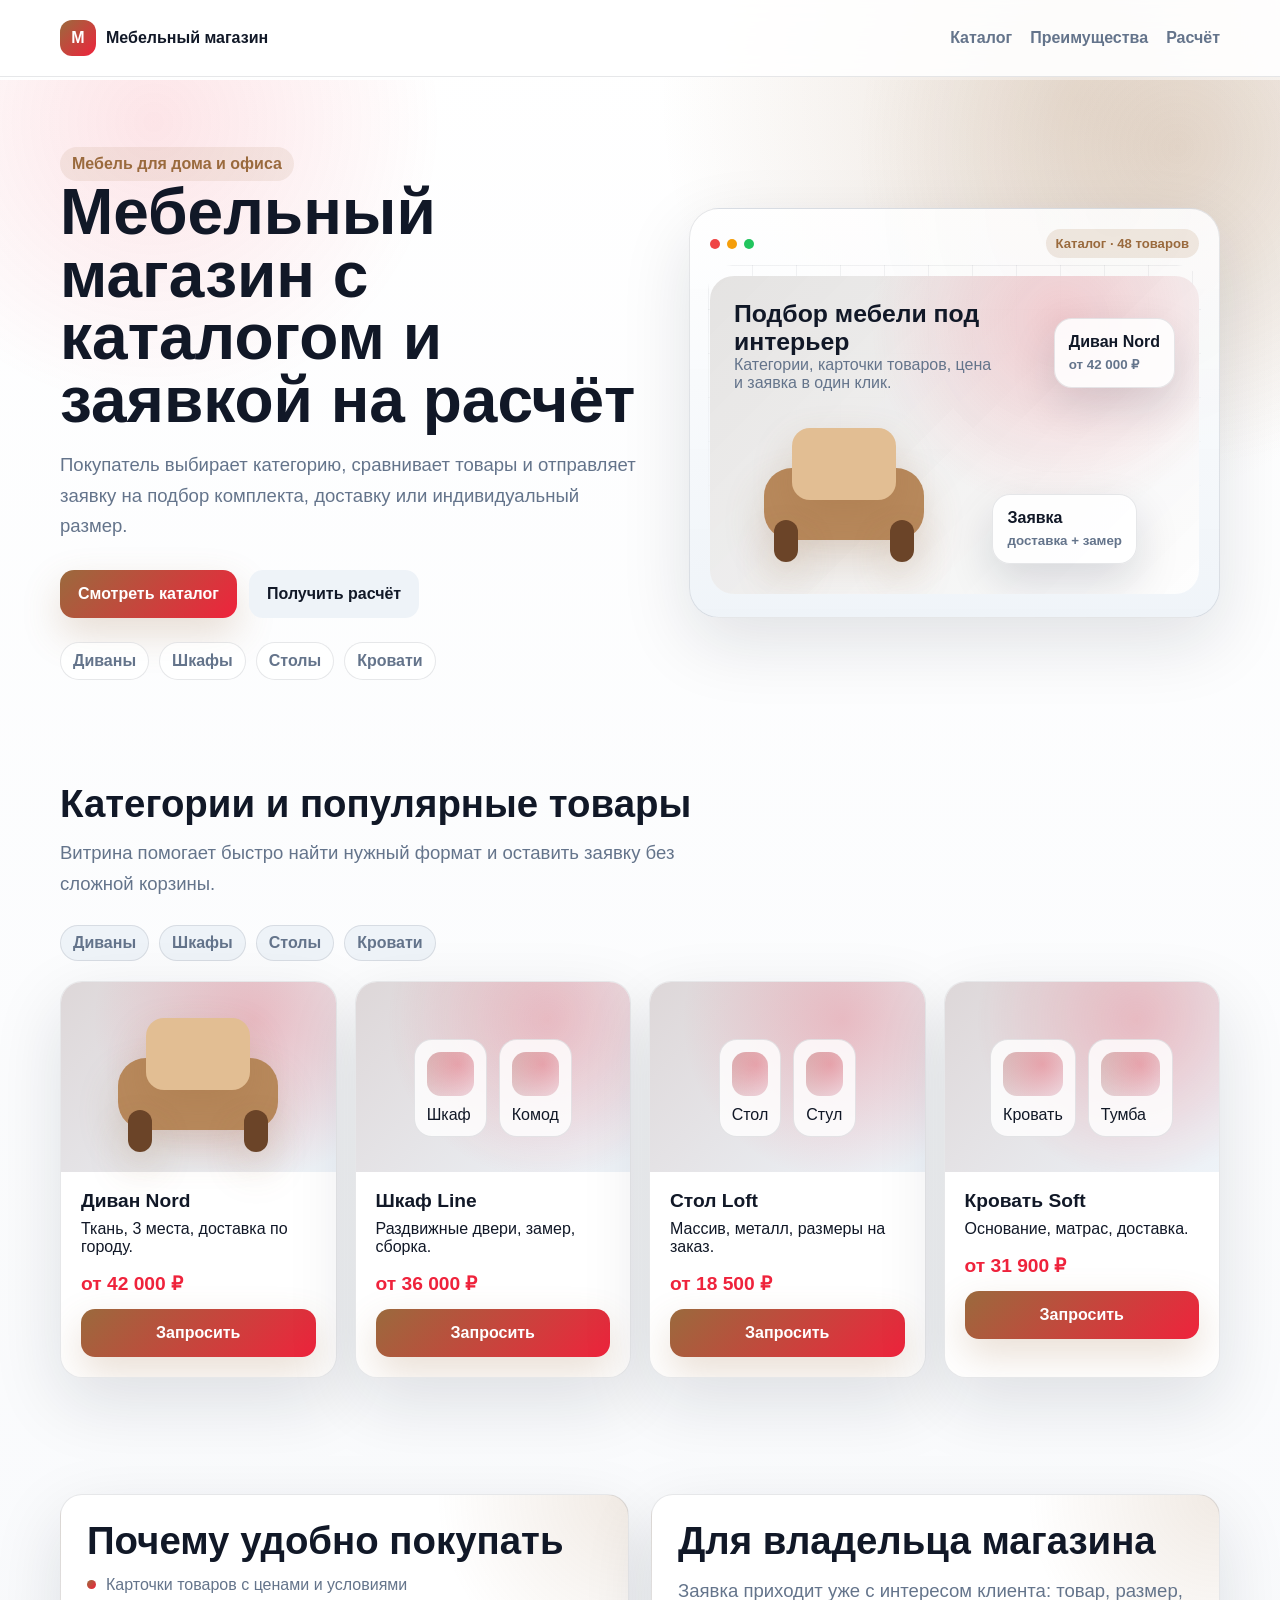
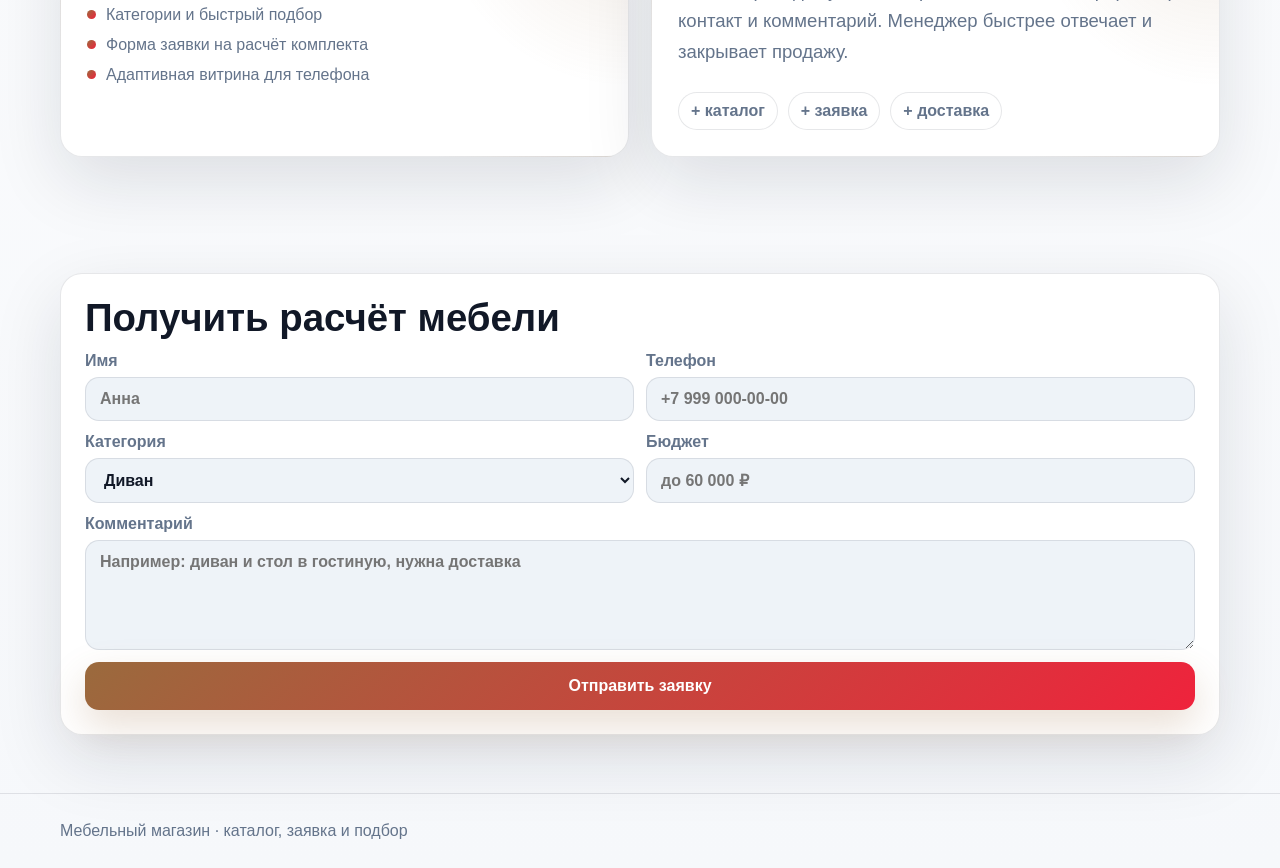
==== demos/mebel/index.html @ 8ce0858a "feat: build WEB00 Pro multi-page site UI" ====
<!doctype html>
<html lang="ru">
  <head>
    <meta charset="utf-8">
    <meta name="viewport" content="width=device-width, initial-scale=1">
    <title>Мебельный магазин — demo</title>
    <link rel="stylesheet" href="../demo.css">
    <style>:root { --accent: #9a6a3d; --accent-2: #ef233c; }</style>
  </head>
  <body class="site-frame">
    <header class="demo-header">
      <div class="demo-container demo-nav">
        <a class="brand" href="#"><span class="brand-mark">M</span>Мебельный магазин</a>
        <nav class="nav-links"><a href="#catalog">Каталог</a><a href="#benefits">Преимущества</a><a href="#request">Расчёт</a></nav>
      </div>
    </header>
    <main>
      <section class="demo-container demo-hero">
        <div class="hero-copy">
          <span class="kicker">Мебель для дома и офиса</span>
          <h1>Мебельный магазин с каталогом и заявкой на расчёт</h1>
          <p class="lead">Покупатель выбирает категорию, сравнивает товары и отправляет заявку на подбор комплекта, доставку или индивидуальный размер.</p>
          <div class="actions"><a class="btn btn-primary" href="#catalog">Смотреть каталог</a><a class="btn" href="#request">Получить расчёт</a></div>
          <div class="trust-row"><span>Диваны</span><span>Шкафы</span><span>Столы</span><span>Кровати</span></div>
        </div>
        <div class="hero-mock">
          <div class="mock-toolbar"><div class="mock-dots"><i></i><i></i><i></i></div><span class="mock-badge">Каталог · 48 товаров</span></div>
          <div class="scene">
            <h3 class="scene-title">Подбор мебели под интерьер</h3>
            <p class="scene-note">Категории, карточки товаров, цена и заявка в один клик.</p>
            <div class="floating-card" style="right:24px;top:42px"><strong>Диван Nord</strong><small>от 42 000 ₽</small></div>
            <div class="floating-card" style="right:62px;bottom:30px"><strong>Заявка</strong><small>доставка + замер</small></div>
            <div class="furniture-icon" style="position:absolute;left:44px;bottom:32px"><i></i><i></i><i></i><i></i></div>
          </div>
        </div>
      </section>
      <section class="demo-container section" id="catalog">
        <div class="section-head"><h2>Категории и популярные товары</h2><p class="lead">Витрина помогает быстро найти нужный формат и оставить заявку без сложной корзины.</p></div>
        <div class="chips"><span class="chip">Диваны</span><span class="chip">Шкафы</span><span class="chip">Столы</span><span class="chip">Кровати</span></div>
        <div class="grid grid-4" style="margin-top:20px">
          <article class="card catalog-card"><div class="card-media"><div class="furniture-icon"><i></i><i></i><i></i><i></i></div></div><h3>Диван Nord</h3><p>Ткань, 3 места, доставка по городу.</p><strong class="price">от 42 000 ₽</strong><a class="btn btn-primary" href="#request">Запросить</a></article>
          <article class="card catalog-card"><div class="card-media"><div class="product-wall"><span class="product-mini"><em></em>Шкаф</span><span class="product-mini"><em></em>Комод</span></div></div><h3>Шкаф Line</h3><p>Раздвижные двери, замер, сборка.</p><strong class="price">от 36 000 ₽</strong><a class="btn btn-primary" href="#request">Запросить</a></article>
          <article class="card catalog-card"><div class="card-media"><div class="product-wall"><span class="product-mini"><em></em>Стол</span><span class="product-mini"><em></em>Стул</span></div></div><h3>Стол Loft</h3><p>Массив, металл, размеры на заказ.</p><strong class="price">от 18 500 ₽</strong><a class="btn btn-primary" href="#request">Запросить</a></article>
          <article class="card catalog-card"><div class="card-media"><div class="product-wall"><span class="product-mini"><em></em>Кровать</span><span class="product-mini"><em></em>Тумба</span></div></div><h3>Кровать Soft</h3><p>Основание, матрас, доставка.</p><strong class="price">от 31 900 ₽</strong><a class="btn btn-primary" href="#request">Запросить</a></article>
        </div>
      </section>
      <section class="demo-container section" id="benefits">
        <div class="split-section">
          <article class="premium-panel"><h2>Почему удобно покупать</h2><ul class="feature-list"><li>Карточки товаров с ценами и условиями</li><li>Категории и быстрый подбор</li><li>Форма заявки на расчёт комплекта</li><li>Адаптивная витрина для телефона</li></ul></article>
          <article class="premium-panel"><h2>Для владельца магазина</h2><p class="lead">Заявка приходит уже с интересом клиента: товар, размер, контакт и комментарий. Менеджер быстрее отвечает и закрывает продажу.</p><div class="stats-row"><span>+ каталог</span><span>+ заявка</span><span>+ доставка</span></div></article>
        </div>
      </section>
      <section class="demo-container section" id="request">
        <form class="form-card">
          <h2>Получить расчёт мебели</h2>
          <div class="form-grid"><label>Имя<input placeholder="Анна"></label><label>Телефон<input placeholder="+7 999 000-00-00"></label><label>Категория<select><option>Диван</option><option>Шкаф</option><option>Стол</option><option>Кровать</option></select></label><label>Бюджет<input placeholder="до 60 000 ₽"></label><label class="wide">Комментарий<textarea placeholder="Например: диван и стол в гостиную, нужна доставка"></textarea></label><button class="btn btn-primary wide" type="button">Отправить заявку</button></div>
        </form>
      </section>
    </main>
    <footer class="footer"><div class="demo-container">Мебельный магазин · каталог, заявка и подбор</div></footer>
  </body>
</html>
---- demos/demo.css ----
:root {
  --bg: #f6f8fb;
  --surface: #ffffff;
  --surface-soft: #eef3f8;
  --text: #111827;
  --muted: #64748b;
  --line: rgba(15, 23, 42, 0.1);
  --accent: #2563eb;
  --accent-2: #ef233c;
  --radius: 22px;
  --shadow: 0 24px 70px rgba(15, 23, 42, 0.12);
  color-scheme: light;
}

* {
  box-sizing: border-box;
}

html {
  scroll-behavior: smooth;
}

body {
  margin: 0;
  font-family: Inter, "Segoe UI", Arial, sans-serif;
  color: var(--text);
  background:
    radial-gradient(circle at 84% 4%, color-mix(in srgb, var(--accent) 18%, transparent), transparent 26rem),
    linear-gradient(180deg, #fff, var(--bg));
}

body.dark-demo {
  --bg: #090d18;
  --surface: rgba(17, 24, 39, 0.86);
  --surface-soft: rgba(255, 255, 255, 0.06);
  --text: #f8fafc;
  --muted: #94a3b8;
  --line: rgba(255, 255, 255, 0.12);
  background:
    radial-gradient(circle at 18% 8%, color-mix(in srgb, var(--accent) 20%, transparent), transparent 22rem),
    radial-gradient(circle at 88% 4%, color-mix(in srgb, var(--accent-2) 18%, transparent), transparent 24rem),
    linear-gradient(180deg, #050812, #07111f 48%, #090d18);
  color-scheme: dark;
}

a {
  color: inherit;
  text-decoration: none;
}

button,
input,
select,
textarea {
  font: inherit;
}

.demo-header {
  position: sticky;
  top: 0;
  z-index: 20;
  border-bottom: 1px solid var(--line);
  background: color-mix(in srgb, var(--surface) 86%, transparent);
  backdrop-filter: blur(16px);
}

.demo-container {
  width: min(1160px, calc(100% - 36px));
  margin: 0 auto;
}

.demo-nav {
  min-height: 76px;
  display: flex;
  align-items: center;
  justify-content: space-between;
  gap: 18px;
}

.brand {
  display: inline-flex;
  align-items: center;
  gap: 10px;
  font-weight: 900;
  letter-spacing: 0;
}

.brand-mark {
  width: 36px;
  height: 36px;
  display: grid;
  place-items: center;
  border-radius: 12px;
  background: linear-gradient(135deg, var(--accent), var(--accent-2));
  color: #fff;
}

.nav-links {
  display: flex;
  align-items: center;
  gap: 18px;
  color: var(--muted);
  font-weight: 700;
}

.demo-hero {
  min-height: 520px;
  display: grid;
  grid-template-columns: minmax(0, 1.05fr) minmax(320px, 0.95fr);
  align-items: center;
  gap: 42px;
  padding: 70px 0 46px;
}

.kicker {
  width: fit-content;
  display: inline-flex;
  align-items: center;
  gap: 8px;
  border-radius: 999px;
  padding: 8px 12px;
  background: color-mix(in srgb, var(--accent) 10%, transparent);
  color: var(--accent);
  font-weight: 900;
}

h1,
h2,
h3,
p {
  margin-top: 0;
}

h1 {
  margin-bottom: 18px;
  font-size: clamp(2.4rem, 5vw, 5.1rem);
  line-height: 0.98;
  letter-spacing: 0;
}

h2 {
  margin-bottom: 14px;
  font-size: clamp(2rem, 3vw, 3rem);
  line-height: 1.05;
}

h3 {
  margin-bottom: 8px;
  font-size: 1.2rem;
}

.lead {
  max-width: 620px;
  color: var(--muted);
  font-size: 1.16rem;
  line-height: 1.65;
}

.actions {
  display: flex;
  flex-wrap: wrap;
  gap: 12px;
  margin-top: 28px;
}

.btn {
  min-height: 48px;
  display: inline-flex;
  align-items: center;
  justify-content: center;
  border: 0;
  border-radius: 14px;
  padding: 12px 18px;
  background: var(--surface-soft);
  color: var(--text);
  font-weight: 900;
  cursor: pointer;
}

.btn-primary {
  background: linear-gradient(135deg, var(--accent), var(--accent-2));
  color: #fff;
  box-shadow: 0 16px 38px color-mix(in srgb, var(--accent) 22%, transparent);
}

.hero-card,
.card,
.form-card,
.chat-shell {
  border: 1px solid var(--line);
  border-radius: var(--radius);
  background: var(--surface);
  box-shadow: var(--shadow);
}

.hero-card {
  overflow: hidden;
  padding: 18px;
}

.browser-bar {
  display: flex;
  gap: 7px;
  margin-bottom: 18px;
}

.browser-bar span {
  width: 10px;
  height: 10px;
  border-radius: 50%;
  background: #ef4444;
}

.browser-bar span:nth-child(2) {
  background: #f59e0b;
}

.browser-bar span:nth-child(3) {
  background: #22c55e;
}

.hero-screen {
  min-height: 330px;
  border-radius: 18px;
  padding: 24px;
  background:
    radial-gradient(circle at 80% 10%, color-mix(in srgb, var(--accent) 24%, transparent), transparent 14rem),
    linear-gradient(135deg, color-mix(in srgb, var(--accent) 12%, var(--surface-soft)), var(--surface));
}

.hero-screen h3 {
  font-size: 1.65rem;
}

.section {
  padding: 58px 0;
}

.section-head {
  max-width: 720px;
  margin-bottom: 26px;
}

.grid {
  display: grid;
  gap: 18px;
}

.grid-2 {
  grid-template-columns: repeat(2, minmax(0, 1fr));
}

.grid-3 {
  grid-template-columns: repeat(3, minmax(0, 1fr));
}

.grid-4 {
  grid-template-columns: repeat(4, minmax(0, 1fr));
}

.card {
  overflow: hidden;
  padding: 20px;
}

.card-media {
  min-height: 156px;
  display: grid;
  place-items: center;
  margin: -20px -20px 18px;
  background:
    radial-gradient(circle at 70% 20%, color-mix(in srgb, var(--accent-2) 22%, transparent), transparent 10rem),
    linear-gradient(135deg, color-mix(in srgb, var(--accent) 20%, #eef2ff), var(--surface-soft));
}

body.dark-demo .card-media {
  background:
    radial-gradient(circle at 70% 20%, color-mix(in srgb, var(--accent-2) 22%, transparent), transparent 10rem),
    linear-gradient(135deg, rgba(59, 130, 246, 0.15), rgba(255, 255, 255, 0.04));
}

.price {
  display: block;
  margin-top: 10px;
  color: var(--accent-2);
  font-size: 1.2rem;
  font-weight: 900;
}

.chips {
  display: flex;
  flex-wrap: wrap;
  gap: 10px;
  margin: 18px 0 0;
}

.chip {
  border: 1px solid var(--line);
  border-radius: 999px;
  padding: 8px 12px;
  background: var(--surface-soft);
  color: var(--muted);
  font-weight: 800;
}

.feature-list {
  display: grid;
  gap: 12px;
  margin: 0;
  padding: 0;
  list-style: none;
}

.feature-list li {
  display: flex;
  align-items: center;
  gap: 10px;
  color: var(--muted);
}

.feature-list li::before {
  content: "";
  width: 9px;
  height: 9px;
  flex: 0 0 auto;
  border-radius: 50%;
  background: linear-gradient(135deg, var(--accent), var(--accent-2));
}

.form-card {
  padding: 24px;
}

.form-grid {
  display: grid;
  grid-template-columns: 1fr 1fr;
  gap: 12px;
}

label {
  display: grid;
  gap: 7px;
  color: var(--muted);
  font-weight: 800;
}

input,
select,
textarea {
  width: 100%;
  border: 1px solid var(--line);
  border-radius: 14px;
  padding: 12px 14px;
  background: var(--surface-soft);
  color: var(--text);
}

textarea {
  min-height: 110px;
  resize: vertical;
}

.wide {
  grid-column: 1 / -1;
}

.steps {
  counter-reset: step;
}

.steps .card {
  position: relative;
}

.steps .card::before {
  counter-increment: step;
  content: counter(step, decimal-leading-zero);
  display: inline-grid;
  place-items: center;
  width: 42px;
  height: 42px;
  margin-bottom: 20px;
  border-radius: 14px;
  background: linear-gradient(135deg, var(--accent), var(--accent-2));
  color: #fff;
  font-weight: 900;
}

.mini-cart,
.order-widget,
.quote-widget {
  display: grid;
  gap: 12px;
}

.order-row,
.cart-row {
  display: flex;
  justify-content: space-between;
  gap: 12px;
  border-bottom: 1px solid var(--line);
  padding-bottom: 12px;
  color: var(--muted);
}

.chat-shell {
  max-width: 420px;
  margin-left: auto;
  padding: 18px;
  background: #0b1020;
  color: #f8fafc;
}

.chat-head {
  display: flex;
  align-items: center;
  gap: 12px;
  border-bottom: 1px solid rgba(255, 255, 255, 0.1);
  padding-bottom: 14px;
  margin-bottom: 14px;
}

.avatar {
  width: 42px;
  height: 42px;
  display: grid;
  place-items: center;
  border-radius: 50%;
  background: linear-gradient(135deg, #3b82f6, #8b5cf6);
  color: #fff;
  font-weight: 900;
}

.message {
  width: fit-content;
  max-width: 84%;
  margin: 10px 0;
  border-radius: 18px;
  padding: 12px 14px;
  background: rgba(255, 255, 255, 0.08);
  color: #dbeafe;
}

.message.client {
  margin-left: auto;
  background: #2563eb;
  color: #fff;
}

.bot-buttons {
  display: flex;
  flex-wrap: wrap;
  gap: 8px;
  margin-top: 14px;
}

.bot-buttons span {
  border-radius: 999px;
  padding: 8px 11px;
  background: rgba(59, 130, 246, 0.14);
  color: #bfdbfe;
  font-size: 0.88rem;
  font-weight: 800;
}

.footer {
  border-top: 1px solid var(--line);
  padding: 28px 0;
  color: var(--muted);
}

@media (max-width: 900px) {
  .demo-hero,
  .grid-2,
  .grid-3,
  .grid-4,
  .form-grid {
    grid-template-columns: 1fr;
  }

  .nav-links {
    display: none;
  }

  .demo-hero {
    min-height: 0;
    padding-top: 42px;
  }
}

.site-frame {
  overflow-x: hidden;
}

.demo-header + main {
  position: relative;
}

.demo-header + main::before {
  content: "";
  position: fixed;
  inset: 80px 0 auto;
  z-index: -1;
  height: 420px;
  background:
    radial-gradient(circle at 12% 10%, color-mix(in srgb, var(--accent-2) 12%, transparent), transparent 18rem),
    radial-gradient(circle at 92% 16%, color-mix(in srgb, var(--accent) 18%, transparent), transparent 20rem);
  pointer-events: none;
}

.hero-copy {
  position: relative;
}

.hero-copy .lead {
  max-width: 660px;
}

.trust-row,
.stats-row {
  display: flex;
  flex-wrap: wrap;
  gap: 10px;
  margin-top: 24px;
}

.trust-row span,
.stats-row span {
  border: 1px solid var(--line);
  border-radius: 999px;
  padding: 9px 12px;
  background: color-mix(in srgb, var(--surface) 72%, transparent);
  color: var(--muted);
  font-weight: 850;
}

.hero-mock {
  position: relative;
  min-height: 410px;
  border: 1px solid var(--line);
  border-radius: 30px;
  padding: 20px;
  background:
    linear-gradient(180deg, color-mix(in srgb, var(--surface) 90%, transparent), color-mix(in srgb, var(--surface-soft) 92%, transparent)),
    radial-gradient(circle at 80% 0, color-mix(in srgb, var(--accent) 20%, transparent), transparent 16rem);
  box-shadow: var(--shadow);
  overflow: hidden;
}

.hero-mock::before {
  content: "";
  position: absolute;
  inset: 56px 18px 18px;
  border-radius: 24px;
  background:
    linear-gradient(color-mix(in srgb, var(--line) 52%, transparent) 1px, transparent 1px),
    linear-gradient(90deg, color-mix(in srgb, var(--line) 52%, transparent) 1px, transparent 1px);
  background-size: 44px 44px;
  mask-image: linear-gradient(180deg, black, transparent 82%);
}

.mock-toolbar {
  position: relative;
  z-index: 2;
  display: flex;
  justify-content: space-between;
  align-items: center;
  gap: 14px;
  margin-bottom: 18px;
}

.mock-dots {
  display: flex;
  gap: 7px;
}

.mock-dots i {
  width: 10px;
  height: 10px;
  border-radius: 50%;
  background: #ef4444;
}

.mock-dots i:nth-child(2) {
  background: #f59e0b;
}

.mock-dots i:nth-child(3) {
  background: #22c55e;
}

.mock-badge {
  border-radius: 999px;
  padding: 7px 10px;
  background: color-mix(in srgb, var(--accent) 14%, transparent);
  color: var(--accent);
  font-size: 0.82rem;
  font-weight: 900;
}

.scene {
  position: relative;
  z-index: 2;
  min-height: 318px;
  border-radius: 24px;
  padding: 24px;
  background:
    radial-gradient(circle at 72% 14%, color-mix(in srgb, var(--accent-2) 18%, transparent), transparent 12rem),
    linear-gradient(135deg, color-mix(in srgb, var(--accent) 12%, var(--surface-soft)), color-mix(in srgb, var(--surface) 92%, transparent));
  overflow: hidden;
}

.scene-title {
  max-width: 280px;
  margin: 0;
  font-size: 1.55rem;
}

.scene-note {
  max-width: 260px;
  color: var(--muted);
}

.floating-card {
  position: absolute;
  border: 1px solid var(--line);
  border-radius: 18px;
  padding: 14px;
  background: color-mix(in srgb, var(--surface) 88%, transparent);
  box-shadow: 0 18px 45px rgba(15, 23, 42, 0.14);
}

.floating-card strong {
  display: block;
  margin-bottom: 4px;
}

.floating-card small {
  color: var(--muted);
  font-weight: 800;
}

.product-wall {
  display: grid;
  grid-template-columns: repeat(2, minmax(0, 1fr));
  gap: 12px;
  margin-top: 22px;
}

.product-mini {
  min-height: 96px;
  border: 1px solid var(--line);
  border-radius: 18px;
  padding: 12px;
  background: color-mix(in srgb, var(--surface) 82%, transparent);
}

.product-mini em {
  display: block;
  height: 44px;
  border-radius: 14px;
  margin-bottom: 10px;
  background:
    radial-gradient(circle at 66% 28%, color-mix(in srgb, var(--accent-2) 32%, transparent), transparent 3.8rem),
    linear-gradient(135deg, color-mix(in srgb, var(--accent) 28%, #eef2ff), var(--surface-soft));
}

.catalog-card {
  min-height: 100%;
}

.catalog-card .card-media {
  min-height: 190px;
}

.catalog-card .btn {
  width: 100%;
  margin-top: 14px;
}

.swatches,
.sizes {
  display: flex;
  flex-wrap: wrap;
  gap: 8px;
  margin-top: 12px;
}

.swatches i {
  width: 20px;
  height: 20px;
  border: 2px solid #fff;
  border-radius: 50%;
  box-shadow: 0 0 0 1px var(--line);
}

.sizes span {
  min-width: 34px;
  border: 1px solid var(--line);
  border-radius: 10px;
  padding: 5px 8px;
  text-align: center;
  color: var(--muted);
  font-size: 0.8rem;
  font-weight: 900;
}

.price-grid {
  display: grid;
  grid-template-columns: repeat(3, minmax(0, 1fr));
  gap: 16px;
}

.price-card {
  border: 1px solid var(--line);
  border-radius: var(--radius);
  padding: 22px;
  background: var(--surface);
  box-shadow: var(--shadow);
}

.price-card strong {
  display: block;
  color: var(--accent-2);
  font-size: 1.45rem;
}

.split-section {
  display: grid;
  grid-template-columns: 1fr 1fr;
  gap: 22px;
  align-items: stretch;
}

.premium-panel {
  border: 1px solid var(--line);
  border-radius: var(--radius);
  padding: 26px;
  background:
    radial-gradient(circle at 100% 0, color-mix(in srgb, var(--accent) 14%, transparent), transparent 12rem),
    var(--surface);
  box-shadow: var(--shadow);
}

.timeline {
  display: grid;
  gap: 12px;
}

.timeline-step {
  display: grid;
  grid-template-columns: 42px 1fr;
  gap: 14px;
  align-items: start;
}

.timeline-step span {
  height: 42px;
  display: grid;
  place-items: center;
  border-radius: 14px;
  background: linear-gradient(135deg, var(--accent), var(--accent-2));
  color: #fff;
  font-weight: 900;
}

.gallery-grid {
  display: grid;
  grid-template-columns: 1.2fr 0.8fr;
  gap: 14px;
}

.gallery-tile {
  min-height: 170px;
  border: 1px solid var(--line);
  border-radius: 22px;
  padding: 18px;
  background:
    radial-gradient(circle at 76% 18%, color-mix(in srgb, var(--accent-2) 20%, transparent), transparent 8rem),
    linear-gradient(135deg, color-mix(in srgb, var(--accent) 16%, var(--surface-soft)), var(--surface));
  color: var(--text);
  font-weight: 900;
}

.gallery-tile.large {
  min-height: 354px;
}

.map-zone {
  min-height: 320px;
  position: relative;
  border-radius: 24px;
  background:
    linear-gradient(120deg, transparent 0 22%, color-mix(in srgb, var(--accent) 14%, transparent) 22% 28%, transparent 28% 52%, color-mix(in srgb, var(--accent-2) 12%, transparent) 52% 58%, transparent 58%),
    color-mix(in srgb, var(--surface-soft) 92%, transparent);
  overflow: hidden;
}

.map-zone::before,
.map-zone::after {
  content: "";
  position: absolute;
  border-radius: 50%;
  background: linear-gradient(135deg, var(--accent), var(--accent-2));
  box-shadow: 0 0 0 10px color-mix(in srgb, var(--accent) 12%, transparent);
}

.map-zone::before {
  width: 22px;
  height: 22px;
  left: 34%;
  top: 34%;
}

.map-zone::after {
  width: 16px;
  height: 16px;
  right: 26%;
  bottom: 28%;
}

.flow {
  display: grid;
  grid-template-columns: repeat(4, minmax(0, 1fr));
  gap: 14px;
}

.flow-card {
  position: relative;
  min-height: 150px;
  border: 1px solid var(--line);
  border-radius: var(--radius);
  padding: 18px;
  background: var(--surface);
  box-shadow: var(--shadow);
}

.flow-card:not(:last-child)::after {
  content: "";
  position: absolute;
  top: 50%;
  right: -18px;
  width: 22px;
  height: 2px;
  background: linear-gradient(90deg, var(--accent), var(--accent-2));
}

.bot-board {
  display: grid;
  grid-template-columns: 0.95fr 1.05fr;
  gap: 22px;
  align-items: start;
}

.owner-card {
  border: 1px solid rgba(255, 255, 255, 0.12);
  border-radius: 24px;
  padding: 20px;
  background:
    radial-gradient(circle at 100% 0, rgba(139, 92, 246, 0.22), transparent 12rem),
    rgba(255, 255, 255, 0.06);
  color: #f8fafc;
}

.wood-stack,
.tool-kit,
.roof-icon,
.clean-icon,
.massage-icon,
.fashion-icon,
.furniture-icon {
  width: 180px;
  height: 150px;
  position: relative;
}

.wood-stack i,
.tool-kit i,
.roof-icon i,
.clean-icon i,
.massage-icon i,
.fashion-icon i,
.furniture-icon i {
  position: absolute;
  display: block;
  border-radius: 18px;
  background: linear-gradient(135deg, var(--accent), var(--accent-2));
  box-shadow: 0 18px 40px color-mix(in srgb, var(--accent) 22%, transparent);
}

.furniture-icon i:nth-child(1) { inset: 56px 10px 22px; border-radius: 28px; background: #b8895c; }
.furniture-icon i:nth-child(2) { left: 38px; right: 38px; top: 16px; height: 72px; background: #e2be93; }
.furniture-icon i:nth-child(3) { left: 20px; bottom: 0; width: 24px; height: 42px; background: #6b4428; }
.furniture-icon i:nth-child(4) { right: 20px; bottom: 0; width: 24px; height: 42px; background: #6b4428; }

.fashion-icon i:nth-child(1) { left: 52px; top: 6px; width: 76px; height: 132px; clip-path: polygon(34% 0,66% 0,88% 42%,70% 44%,82% 100%,18% 100%,30% 44%,12% 42%); }
.fashion-icon i:nth-child(2) { left: 18px; bottom: 18px; width: 36px; height: 36px; border-radius: 50%; background: #111827; }
.fashion-icon i:nth-child(3) { right: 18px; bottom: 18px; width: 36px; height: 36px; border-radius: 50%; background: #f8fafc; }

.clean-icon i:nth-child(1) { left: 36px; top: 18px; width: 78px; height: 78px; border-radius: 50%; background: #99f6e4; }
.clean-icon i:nth-child(2) { left: 80px; top: 72px; width: 72px; height: 20px; transform: rotate(36deg); }
.clean-icon i:nth-child(3) { left: 50px; bottom: 22px; width: 118px; height: 28px; background: #0f766e; }

.roof-icon i:nth-child(1) { left: 8px; right: 8px; top: 40px; height: 54px; clip-path: polygon(50% 0,100% 100%,0 100%); }
.roof-icon i:nth-child(2) { left: 38px; right: 38px; top: 92px; height: 56px; background: #111827; }
.roof-icon i:nth-child(3) { left: 70px; top: 108px; width: 38px; height: 40px; background: #3b82f6; }

.massage-icon i:nth-child(1) { left: 34px; top: 40px; width: 120px; height: 60px; border-radius: 50px; background: #fed7e2; }
.massage-icon i:nth-child(2) { left: 26px; top: 54px; width: 38px; height: 38px; border-radius: 50%; background: #fda4af; }
.massage-icon i:nth-child(3) { left: 42px; bottom: 28px; width: 104px; height: 18px; background: #8b5cf6; }

.tool-kit i:nth-child(1) { left: 28px; top: 44px; width: 120px; height: 72px; background: #334155; }
.tool-kit i:nth-child(2) { left: 54px; top: 20px; width: 68px; height: 42px; background: #94a3b8; }
.tool-kit i:nth-child(3) { left: 74px; bottom: 22px; width: 92px; height: 16px; transform: rotate(-28deg); background: #ef233c; }

.wood-stack i:nth-child(1) { left: 20px; top: 54px; width: 122px; height: 28px; border-radius: 999px; background: #92400e; }
.wood-stack i:nth-child(2) { left: 42px; top: 26px; width: 118px; height: 28px; border-radius: 999px; background: #b45309; }
.wood-stack i:nth-child(3) { left: 32px; top: 84px; width: 132px; height: 28px; border-radius: 999px; background: #78350f; }
.wood-stack i:nth-child(4) { left: 76px; bottom: 12px; width: 74px; height: 22px; border-radius: 999px; background: #f59e0b; }

@media (max-width: 900px) {
  .split-section,
  .price-grid,
  .gallery-grid,
  .flow,
  .bot-board {
    grid-template-columns: 1fr;
  }

  .flow-card::after {
    display: none;
  }

  .hero-mock {
    min-height: 360px;
  }
}
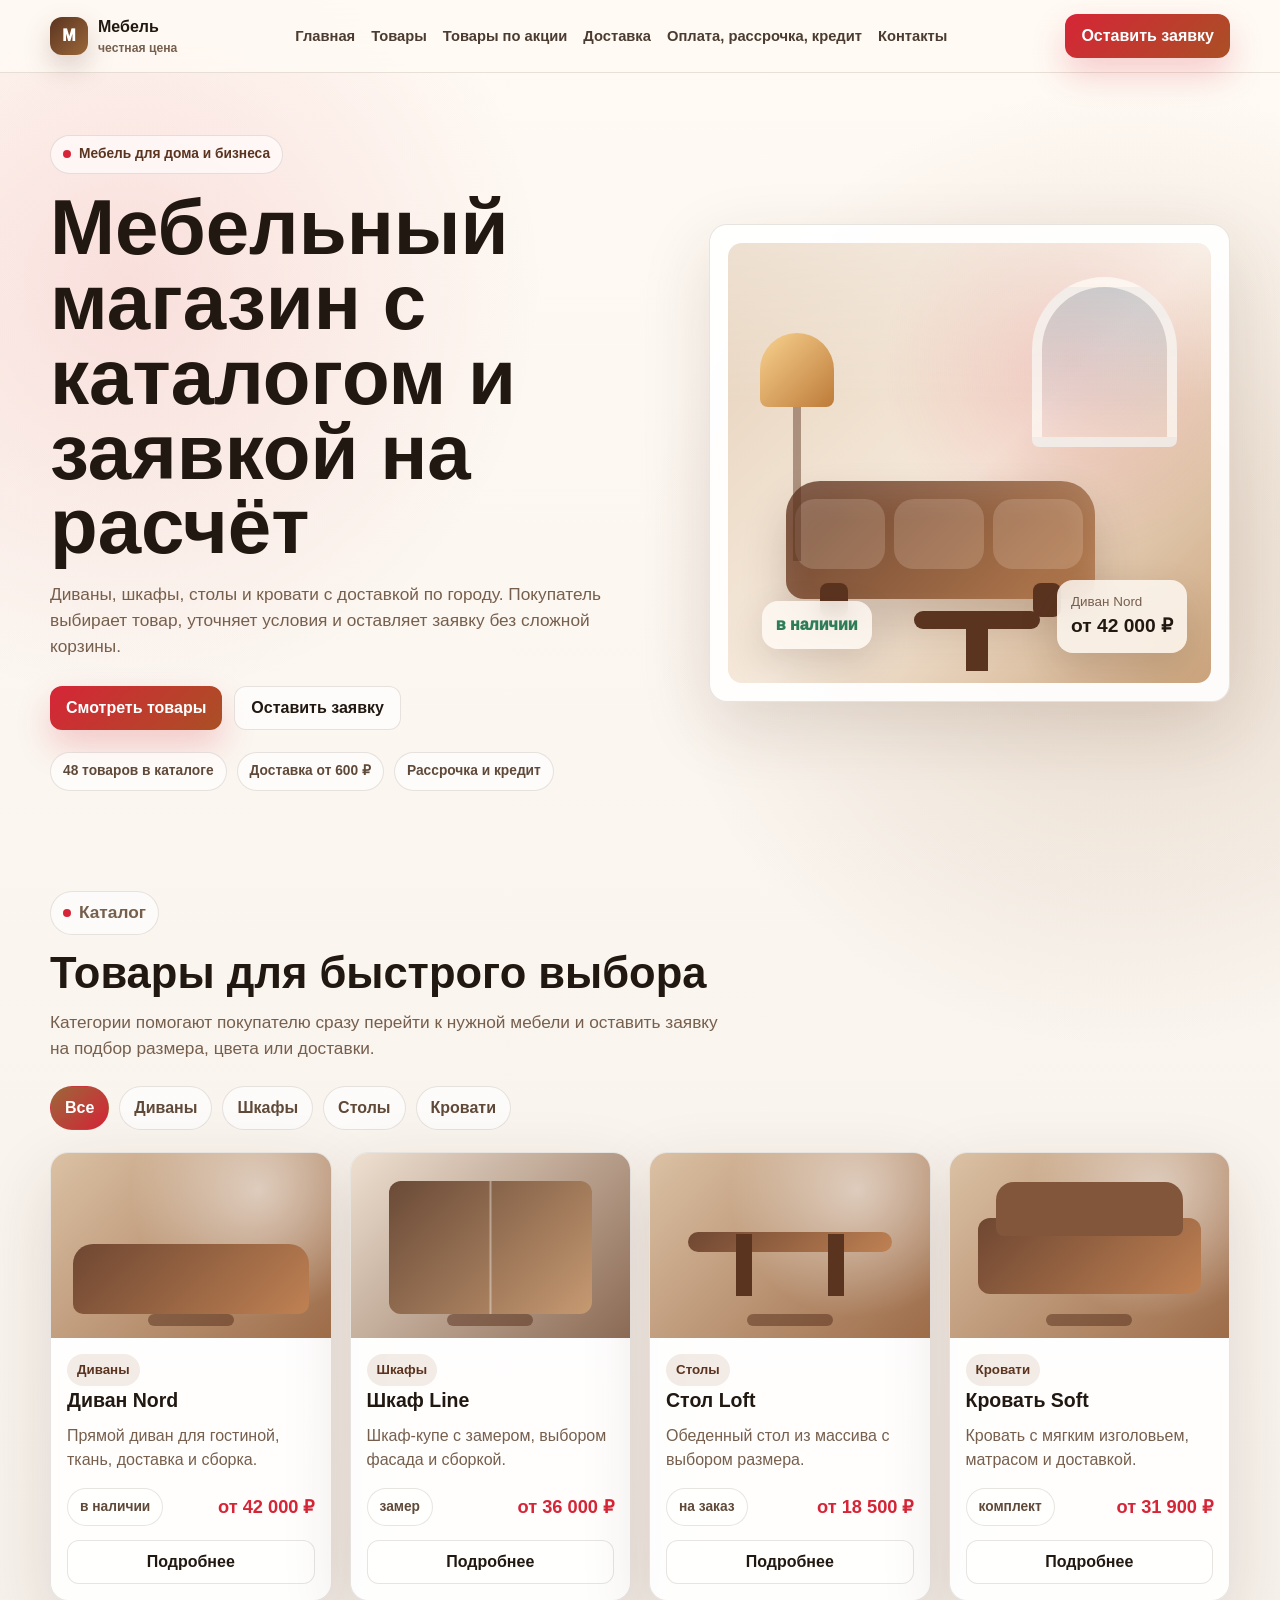
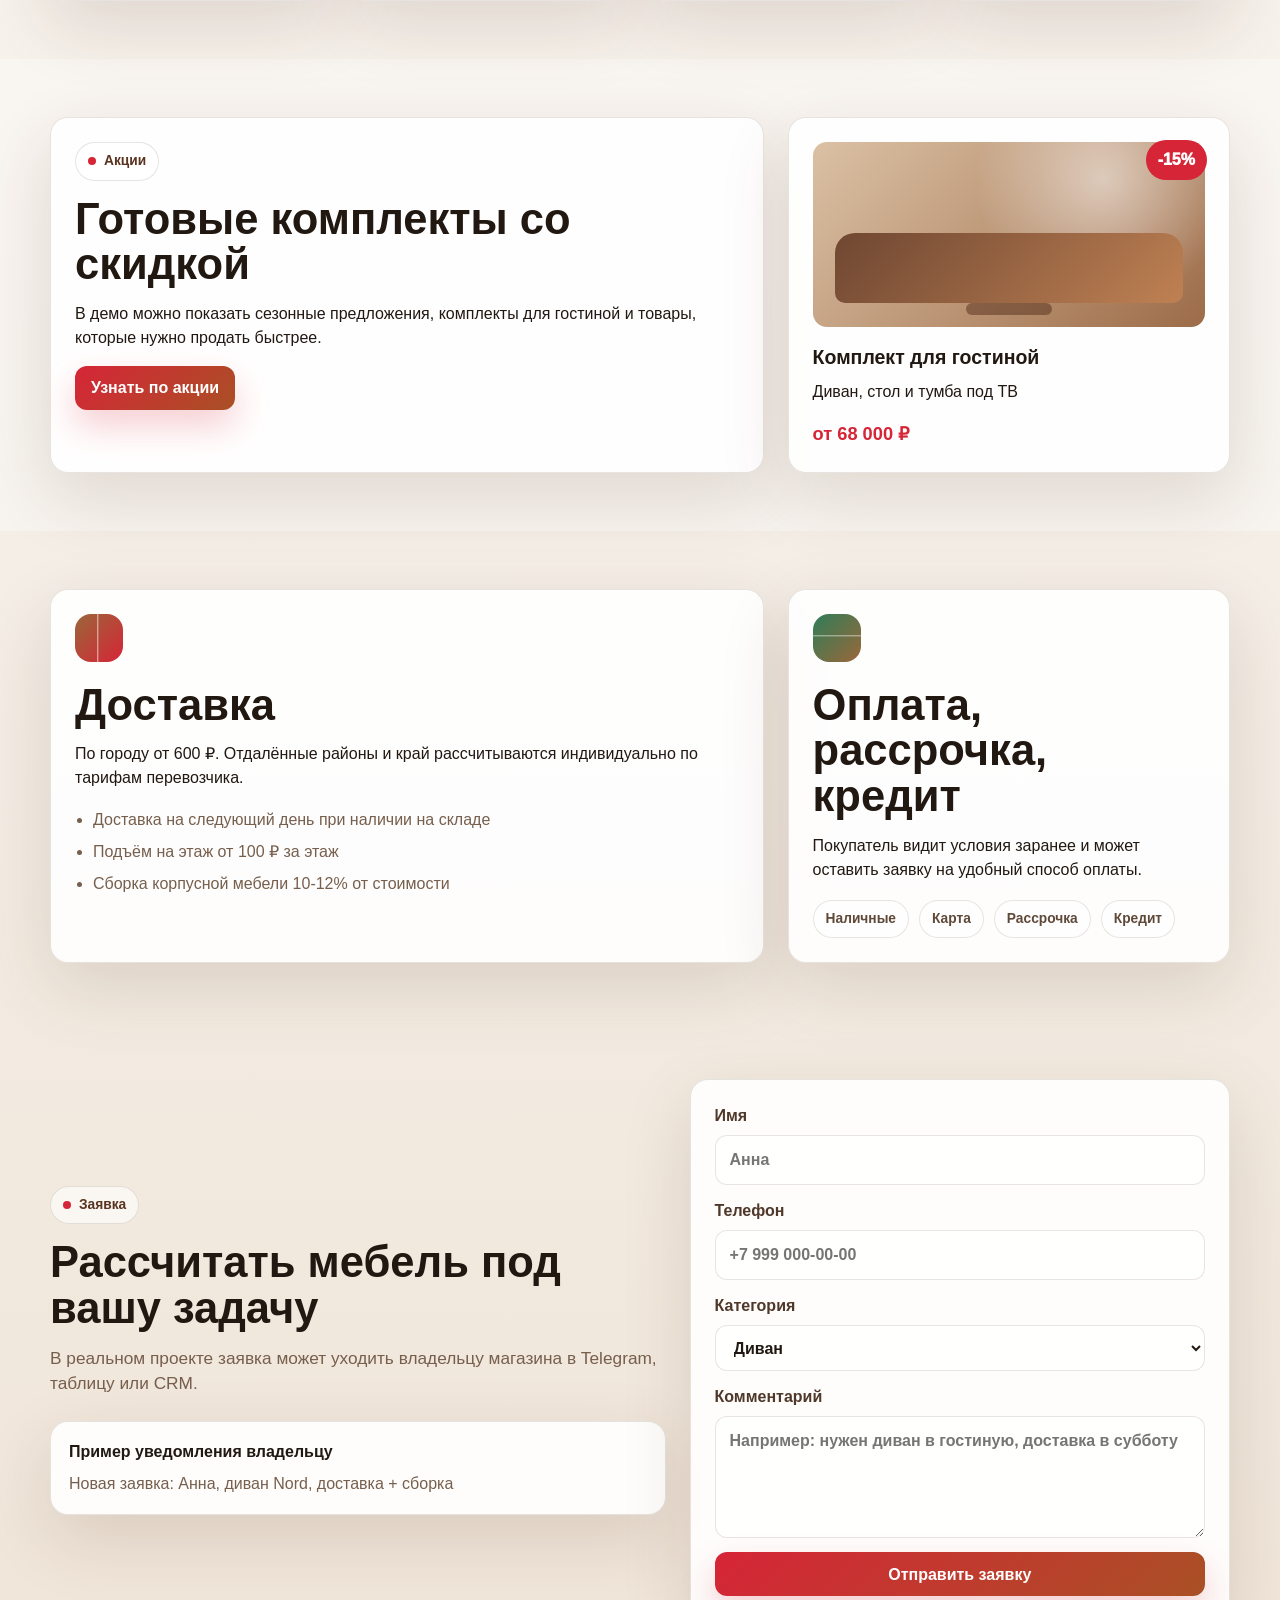
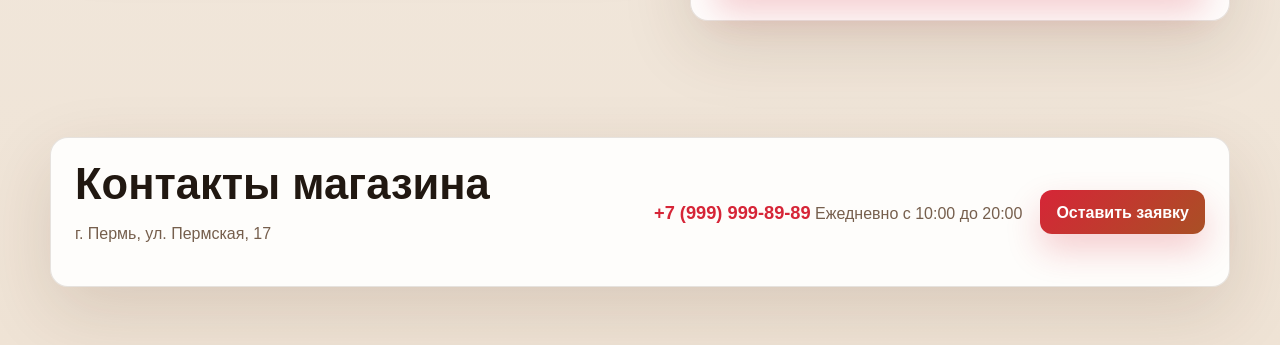
==== commit 81ce4b21: "feat: polish WEB00 Pro frontend preview" ====
--- a/demos/mebel/index.html
+++ b/demos/mebel/index.html
@@ -3,60 +3,237 @@
   <head>
     <meta charset="utf-8">
     <meta name="viewport" content="width=device-width, initial-scale=1">
-    <title>Мебельный магазин — demo</title>
-    <link rel="stylesheet" href="../demo.css">
-    <style>:root { --accent: #9a6a3d; --accent-2: #ef233c; }</style>
+    <title>Мебельный магазин</title>
+    <meta name="description" content="Демо сайта мебельного магазина с каталогом, акциями, доставкой, оплатой и формой заявки.">
+    <link rel="stylesheet" href="styles.css">
+    <script defer src="demo.js"></script>
   </head>
-  <body class="site-frame">
-    <header class="demo-header">
-      <div class="demo-container demo-nav">
-        <a class="brand" href="#"><span class="brand-mark">M</span>Мебельный магазин</a>
-        <nav class="nav-links"><a href="#catalog">Каталог</a><a href="#benefits">Преимущества</a><a href="#request">Расчёт</a></nav>
+  <body>
+    <header class="shop-header">
+      <div class="shop-container nav-shell">
+        <a class="brand" href="#home" aria-label="Мебельный магазин на главную">
+          <span class="brand-mark">М</span>
+          <span><b>Мебель</b><small>честная цена</small></span>
+        </a>
+        <nav class="shop-nav" aria-label="Навигация демо-магазина">
+          <a href="#home">Главная</a>
+          <a href="#catalog">Товары</a>
+          <a href="#sale">Товары по акции</a>
+          <a href="#delivery">Доставка</a>
+          <a href="#payment">Оплата, рассрочка, кредит</a>
+          <a href="#contacts">Контакты</a>
+        </nav>
+        <button class="nav-cta" type="button" data-scroll-target="#request">Оставить заявку</button>
       </div>
     </header>
+
     <main>
-      <section class="demo-container demo-hero">
-        <div class="hero-copy">
-          <span class="kicker">Мебель для дома и офиса</span>
-          <h1>Мебельный магазин с каталогом и заявкой на расчёт</h1>
-          <p class="lead">Покупатель выбирает категорию, сравнивает товары и отправляет заявку на подбор комплекта, доставку или индивидуальный размер.</p>
-          <div class="actions"><a class="btn btn-primary" href="#catalog">Смотреть каталог</a><a class="btn" href="#request">Получить расчёт</a></div>
-          <div class="trust-row"><span>Диваны</span><span>Шкафы</span><span>Столы</span><span>Кровати</span></div>
-        </div>
-        <div class="hero-mock">
-          <div class="mock-toolbar"><div class="mock-dots"><i></i><i></i><i></i></div><span class="mock-badge">Каталог · 48 товаров</span></div>
-          <div class="scene">
-            <h3 class="scene-title">Подбор мебели под интерьер</h3>
-            <p class="scene-note">Категории, карточки товаров, цена и заявка в один клик.</p>
-            <div class="floating-card" style="right:24px;top:42px"><strong>Диван Nord</strong><small>от 42 000 ₽</small></div>
-            <div class="floating-card" style="right:62px;bottom:30px"><strong>Заявка</strong><small>доставка + замер</small></div>
-            <div class="furniture-icon" style="position:absolute;left:44px;bottom:32px"><i></i><i></i><i></i><i></i></div>
-          </div>
-        </div>
-      </section>
-      <section class="demo-container section" id="catalog">
-        <div class="section-head"><h2>Категории и популярные товары</h2><p class="lead">Витрина помогает быстро найти нужный формат и оставить заявку без сложной корзины.</p></div>
-        <div class="chips"><span class="chip">Диваны</span><span class="chip">Шкафы</span><span class="chip">Столы</span><span class="chip">Кровати</span></div>
-        <div class="grid grid-4" style="margin-top:20px">
-          <article class="card catalog-card"><div class="card-media"><div class="furniture-icon"><i></i><i></i><i></i><i></i></div></div><h3>Диван Nord</h3><p>Ткань, 3 места, доставка по городу.</p><strong class="price">от 42 000 ₽</strong><a class="btn btn-primary" href="#request">Запросить</a></article>
-          <article class="card catalog-card"><div class="card-media"><div class="product-wall"><span class="product-mini"><em></em>Шкаф</span><span class="product-mini"><em></em>Комод</span></div></div><h3>Шкаф Line</h3><p>Раздвижные двери, замер, сборка.</p><strong class="price">от 36 000 ₽</strong><a class="btn btn-primary" href="#request">Запросить</a></article>
-          <article class="card catalog-card"><div class="card-media"><div class="product-wall"><span class="product-mini"><em></em>Стол</span><span class="product-mini"><em></em>Стул</span></div></div><h3>Стол Loft</h3><p>Массив, металл, размеры на заказ.</p><strong class="price">от 18 500 ₽</strong><a class="btn btn-primary" href="#request">Запросить</a></article>
-          <article class="card catalog-card"><div class="card-media"><div class="product-wall"><span class="product-mini"><em></em>Кровать</span><span class="product-mini"><em></em>Тумба</span></div></div><h3>Кровать Soft</h3><p>Основание, матрас, доставка.</p><strong class="price">от 31 900 ₽</strong><a class="btn btn-primary" href="#request">Запросить</a></article>
-        </div>
-      </section>
-      <section class="demo-container section" id="benefits">
-        <div class="split-section">
-          <article class="premium-panel"><h2>Почему удобно покупать</h2><ul class="feature-list"><li>Карточки товаров с ценами и условиями</li><li>Категории и быстрый подбор</li><li>Форма заявки на расчёт комплекта</li><li>Адаптивная витрина для телефона</li></ul></article>
-          <article class="premium-panel"><h2>Для владельца магазина</h2><p class="lead">Заявка приходит уже с интересом клиента: товар, размер, контакт и комментарий. Менеджер быстрее отвечает и закрывает продажу.</p><div class="stats-row"><span>+ каталог</span><span>+ заявка</span><span>+ доставка</span></div></article>
-        </div>
-      </section>
-      <section class="demo-container section" id="request">
-        <form class="form-card">
-          <h2>Получить расчёт мебели</h2>
-          <div class="form-grid"><label>Имя<input placeholder="Анна"></label><label>Телефон<input placeholder="+7 999 000-00-00"></label><label>Категория<select><option>Диван</option><option>Шкаф</option><option>Стол</option><option>Кровать</option></select></label><label>Бюджет<input placeholder="до 60 000 ₽"></label><label class="wide">Комментарий<textarea placeholder="Например: диван и стол в гостиную, нужна доставка"></textarea></label><button class="btn btn-primary wide" type="button">Отправить заявку</button></div>
-        </form>
+      <section class="hero" id="home">
+        <div class="shop-container hero-grid">
+          <div class="hero-copy">
+            <p class="kicker"><span></span>Мебель для дома и бизнеса</p>
+            <h1>Мебельный магазин с каталогом и заявкой на расчёт</h1>
+            <p class="lead">Диваны, шкафы, столы и кровати с доставкой по городу. Покупатель выбирает товар, уточняет условия и оставляет заявку без сложной корзины.</p>
+            <div class="hero-actions">
+              <a class="btn btn-primary" href="#catalog">Смотреть товары</a>
+              <button class="btn btn-ghost" type="button" data-scroll-target="#request">Оставить заявку</button>
+            </div>
+            <div class="trust-strip">
+              <span>48 товаров в каталоге</span>
+              <span>Доставка от 600 ₽</span>
+              <span>Рассрочка и кредит</span>
+            </div>
+          </div>
+
+          <div class="interior-card" aria-label="Визуал мебельного магазина">
+            <div class="room-scene">
+              <div class="window-shape"></div>
+              <div class="sofa"><i></i><i></i><i></i></div>
+              <div class="table"></div>
+              <div class="lamp"></div>
+              <div class="price-tag">
+                <span>Диван Nord</span>
+                <b>от 42 000 ₽</b>
+              </div>
+              <div class="stock-badge">в наличии</div>
+            </div>
+          </div>
+        </div>
+      </section>
+
+      <section class="shop-section" id="catalog">
+        <div class="shop-container">
+          <div class="section-head">
+            <p class="kicker"><span></span>Каталог</p>
+            <h2>Товары для быстрого выбора</h2>
+            <p>Категории помогают покупателю сразу перейти к нужной мебели и оставить заявку на подбор размера, цвета или доставки.</p>
+          </div>
+
+          <div class="category-tabs" aria-label="Категории товаров">
+            <button class="is-active" type="button" data-category="all">Все</button>
+            <button type="button" data-category="sofas">Диваны</button>
+            <button type="button" data-category="wardrobes">Шкафы</button>
+            <button type="button" data-category="tables">Столы</button>
+            <button type="button" data-category="beds">Кровати</button>
+          </div>
+
+          <div class="product-grid" data-products>
+            <article class="product-card" data-product-card data-category="sofas" data-product="nord">
+              <div class="product-visual product-visual--sofa"><span></span></div>
+              <div class="product-body">
+                <small>Диваны</small>
+                <h3>Диван Nord</h3>
+                <p>Прямой диван для гостиной, ткань, доставка и сборка.</p>
+                <div class="product-meta"><span>в наличии</span><b>от 42 000 ₽</b></div>
+                <button class="btn btn-ghost" type="button" data-product-open="nord">Подробнее</button>
+              </div>
+            </article>
+            <article class="product-card" data-product-card data-category="wardrobes" data-product="line">
+              <div class="product-visual product-visual--wardrobe"><span></span><span></span></div>
+              <div class="product-body">
+                <small>Шкафы</small>
+                <h3>Шкаф Line</h3>
+                <p>Шкаф-купе с замером, выбором фасада и сборкой.</p>
+                <div class="product-meta"><span>замер</span><b>от 36 000 ₽</b></div>
+                <button class="btn btn-ghost" type="button" data-product-open="line">Подробнее</button>
+              </div>
+            </article>
+            <article class="product-card" data-product-card data-category="tables" data-product="loft">
+              <div class="product-visual product-visual--table"><span></span></div>
+              <div class="product-body">
+                <small>Столы</small>
+                <h3>Стол Loft</h3>
+                <p>Обеденный стол из массива с выбором размера.</p>
+                <div class="product-meta"><span>на заказ</span><b>от 18 500 ₽</b></div>
+                <button class="btn btn-ghost" type="button" data-product-open="loft">Подробнее</button>
+              </div>
+            </article>
+            <article class="product-card" data-product-card data-category="beds" data-product="soft">
+              <div class="product-visual product-visual--bed"><span></span></div>
+              <div class="product-body">
+                <small>Кровати</small>
+                <h3>Кровать Soft</h3>
+                <p>Кровать с мягким изголовьем, матрасом и доставкой.</p>
+                <div class="product-meta"><span>комплект</span><b>от 31 900 ₽</b></div>
+                <button class="btn btn-ghost" type="button" data-product-open="soft">Подробнее</button>
+              </div>
+            </article>
+          </div>
+        </div>
+      </section>
+
+      <section class="shop-section sale-section" id="sale">
+        <div class="shop-container sale-grid">
+          <article class="sale-card">
+            <p class="kicker"><span></span>Акции</p>
+            <h2>Готовые комплекты со скидкой</h2>
+            <p>В демо можно показать сезонные предложения, комплекты для гостиной и товары, которые нужно продать быстрее.</p>
+            <button class="btn btn-primary" type="button" data-scroll-target="#request">Узнать по акции</button>
+          </article>
+          <article class="sale-product">
+            <span class="discount">-15%</span>
+            <div class="product-visual product-visual--sofa"><span></span></div>
+            <h3>Комплект для гостиной</h3>
+            <p>Диван, стол и тумба под ТВ</p>
+            <b>от 68 000 ₽</b>
+          </article>
+        </div>
+      </section>
+
+      <section class="shop-section" id="delivery">
+        <div class="shop-container info-grid">
+          <article class="info-card">
+            <span class="info-icon"></span>
+            <h2>Доставка</h2>
+            <p>По городу от 600 ₽. Отдалённые районы и край рассчитываются индивидуально по тарифам перевозчика.</p>
+            <ul>
+              <li>Доставка на следующий день при наличии на складе</li>
+              <li>Подъём на этаж от 100 ₽ за этаж</li>
+              <li>Сборка корпусной мебели 10-12% от стоимости</li>
+            </ul>
+          </article>
+          <article class="info-card" id="payment">
+            <span class="info-icon info-icon--credit"></span>
+            <h2>Оплата, рассрочка, кредит</h2>
+            <p>Покупатель видит условия заранее и может оставить заявку на удобный способ оплаты.</p>
+            <div class="payment-strip">
+              <span>Наличные</span>
+              <span>Карта</span>
+              <span>Рассрочка</span>
+              <span>Кредит</span>
+            </div>
+          </article>
+        </div>
+      </section>
+
+      <section class="shop-section request-section" id="request">
+        <div class="shop-container request-grid">
+          <div>
+            <p class="kicker"><span></span>Заявка</p>
+            <h2>Рассчитать мебель под вашу задачу</h2>
+            <p class="lead">В реальном проекте заявка может уходить владельцу магазина в Telegram, таблицу или CRM.</p>
+            <div class="manager-note">
+              <b>Пример уведомления владельцу</b>
+              <span>Новая заявка: Анна, диван Nord, доставка + сборка</span>
+            </div>
+          </div>
+          <form class="request-form" data-demo-form>
+            <label>Имя<input name="name" type="text" placeholder="Анна"></label>
+            <label>Телефон<input name="phone" type="tel" placeholder="+7 999 000-00-00"></label>
+            <label>Категория<select name="category"><option>Диван</option><option>Шкаф</option><option>Стол</option><option>Кровать</option></select></label>
+            <label>Комментарий<textarea name="comment" rows="4" placeholder="Например: нужен диван в гостиную, доставка в субботу"></textarea></label>
+            <button class="btn btn-primary" type="submit">Отправить заявку</button>
+          </form>
+        </div>
+      </section>
+
+      <section class="shop-section contacts-section" id="contacts">
+        <div class="shop-container contacts-card">
+          <div>
+            <h2>Контакты магазина</h2>
+            <p>г. Пермь, ул. Пермская, 17</p>
+          </div>
+          <div>
+            <b>+7 (999) 999-89-89</b>
+            <span>Ежедневно с 10:00 до 20:00</span>
+          </div>
+          <button class="btn btn-primary" type="button" data-scroll-target="#request">Оставить заявку</button>
+        </div>
       </section>
     </main>
-    <footer class="footer"><div class="demo-container">Мебельный магазин · каталог, заявка и подбор</div></footer>
+
+    <div class="product-modal" aria-hidden="true" data-product-modal>
+      <div class="product-modal__overlay" data-product-close></div>
+      <article class="product-modal__card">
+        <button class="product-modal__close" type="button" aria-label="Закрыть" data-product-close>×</button>
+        <div class="product-modal__visual" data-modal-visual></div>
+        <div>
+          <small data-modal-category>Диваны</small>
+          <h2 data-modal-title>Диван Nord</h2>
+          <p data-modal-text>Прямой диван для гостиной, ткань, доставка и сборка.</p>
+          <strong data-modal-price>от 42 000 ₽</strong>
+          <ul>
+            <li>Подбор цвета и размера</li>
+            <li>Доставка и подъём</li>
+            <li>Заявка без оплаты на сайте</li>
+          </ul>
+          <button class="btn btn-primary" type="button" data-demo-action>Оформить заявку</button>
+        </div>
+      </article>
+    </div>
+
+    <div class="demo-notice" aria-hidden="true" data-demo-notice>
+      <div class="demo-notice__overlay" data-notice-close></div>
+      <article class="demo-notice__card" role="dialog" aria-modal="true" aria-labelledby="notice-title">
+        <button class="demo-notice__close" type="button" aria-label="Закрыть" data-notice-close>×</button>
+        <span class="notice-mark"></span>
+        <h2 id="notice-title">Это демо-версия сайта.</h2>
+        <p>В реальном проекте эта форма будет отправлять заявку владельцу сайта. Сейчас данные не сохраняются и не отправляются.</p>
+        <div class="notice-actions">
+          <button class="btn btn-ghost" type="button" data-notice-close>Понятно</button>
+          <button class="btn btn-primary" type="button" data-web00-request>Хочу такой сайт</button>
+        </div>
+      </article>
+    </div>
   </body>
 </html>
--- a/demos/mebel/styles.css
+++ b/demos/mebel/styles.css
@@ -0,0 +1,841 @@
+:root {
+  --bg: #f5f0ea;
+  --surface: rgba(255, 255, 255, 0.9);
+  --surface-strong: #fffaf4;
+  --text: #211811;
+  --muted: #765f4d;
+  --line: rgba(74, 47, 27, 0.13);
+  --wood: #9a673a;
+  --wood-dark: #5b3420;
+  --cream: #fff7ed;
+  --red: #d62537;
+  --green: #2f7d58;
+  --shadow: 0 24px 70px rgba(80, 45, 21, 0.14);
+  --radius: 18px;
+  color-scheme: light;
+}
+
+* {
+  box-sizing: border-box;
+}
+
+html {
+  scroll-behavior: smooth;
+}
+
+body {
+  min-width: 320px;
+  margin: 0;
+  overflow-x: hidden;
+  background:
+    radial-gradient(circle at 10% 8%, rgba(214, 37, 55, 0.12), transparent 26rem),
+    radial-gradient(circle at 88% 16%, rgba(154, 103, 58, 0.22), transparent 30rem),
+    linear-gradient(180deg, #fffaf4, var(--bg) 54%, #efe3d5);
+  color: var(--text);
+  font-family: Inter, "Segoe UI", Arial, sans-serif;
+  line-height: 1.5;
+}
+
+a {
+  color: inherit;
+  text-decoration: none;
+}
+
+button,
+input,
+select,
+textarea {
+  font: inherit;
+}
+
+button {
+  cursor: pointer;
+}
+
+.shop-container {
+  width: min(1180px, calc(100% - 40px));
+  margin: 0 auto;
+}
+
+.shop-header {
+  position: sticky;
+  top: 0;
+  z-index: 30;
+  border-bottom: 1px solid var(--line);
+  background: rgba(255, 250, 244, 0.82);
+  backdrop-filter: blur(18px);
+}
+
+.nav-shell {
+  min-height: 72px;
+  display: flex;
+  align-items: center;
+  justify-content: space-between;
+  gap: 18px;
+}
+
+.brand {
+  display: inline-flex;
+  align-items: center;
+  gap: 10px;
+  font-weight: 950;
+  white-space: nowrap;
+}
+
+.brand-mark {
+  width: 38px;
+  height: 38px;
+  display: grid;
+  place-items: center;
+  border-radius: 12px;
+  background: linear-gradient(135deg, var(--wood-dark), var(--wood));
+  color: #fff;
+  box-shadow: 0 12px 28px rgba(91, 52, 32, 0.22);
+}
+
+.brand b,
+.brand small {
+  display: block;
+}
+
+.brand small {
+  color: var(--muted);
+  font-size: 0.76rem;
+  font-weight: 800;
+}
+
+.shop-nav {
+  display: flex;
+  align-items: center;
+  gap: 16px;
+  color: #4b3b30;
+  font-size: 0.92rem;
+  font-weight: 800;
+}
+
+.shop-nav a {
+  transition: color 0.18s ease;
+}
+
+.shop-nav a:hover,
+.shop-nav a:focus-visible {
+  color: var(--red);
+}
+
+.nav-cta,
+.btn {
+  min-height: 44px;
+  display: inline-flex;
+  align-items: center;
+  justify-content: center;
+  border: 0;
+  border-radius: 12px;
+  padding: 11px 16px;
+  font-weight: 900;
+  line-height: 1.1;
+}
+
+.nav-cta,
+.btn-primary {
+  background: linear-gradient(135deg, var(--red), #a95025);
+  color: #fff;
+  box-shadow: 0 16px 34px rgba(214, 37, 55, 0.22);
+}
+
+.btn-ghost {
+  border: 1px solid var(--line);
+  background: rgba(255, 255, 255, 0.66);
+  color: var(--text);
+}
+
+.hero {
+  padding: 62px 0 42px;
+}
+
+.hero-grid {
+  display: grid;
+  grid-template-columns: minmax(0, 0.92fr) minmax(420px, 0.78fr);
+  gap: 44px;
+  align-items: center;
+}
+
+.kicker {
+  width: fit-content;
+  display: inline-flex;
+  align-items: center;
+  gap: 8px;
+  margin: 0 0 16px;
+  border: 1px solid var(--line);
+  border-radius: 999px;
+  padding: 8px 12px;
+  background: rgba(255, 255, 255, 0.62);
+  color: var(--wood-dark);
+  font-size: 0.86rem;
+  font-weight: 900;
+}
+
+.kicker span {
+  width: 8px;
+  height: 8px;
+  border-radius: 50%;
+  background: var(--red);
+}
+
+h1,
+h2,
+h3,
+p {
+  margin-top: 0;
+}
+
+h1 {
+  max-width: 760px;
+  margin-bottom: 18px;
+  font-size: clamp(2.75rem, 6.1vw, 5.4rem);
+  line-height: 0.96;
+  letter-spacing: 0;
+}
+
+h2 {
+  margin-bottom: 14px;
+  font-size: clamp(2rem, 3.4vw, 3rem);
+  line-height: 1.05;
+}
+
+h3 {
+  margin-bottom: 8px;
+  font-size: 1.22rem;
+}
+
+.lead,
+.section-head p {
+  max-width: 680px;
+  color: var(--muted);
+  font-size: 1.08rem;
+}
+
+.hero-actions,
+.notice-actions {
+  display: flex;
+  flex-wrap: wrap;
+  gap: 12px;
+  margin-top: 26px;
+}
+
+.trust-strip {
+  display: flex;
+  flex-wrap: wrap;
+  gap: 10px;
+  margin-top: 22px;
+}
+
+.trust-strip span,
+.product-meta span,
+.payment-strip span {
+  border: 1px solid var(--line);
+  border-radius: 999px;
+  padding: 8px 12px;
+  background: rgba(255, 255, 255, 0.64);
+  color: #5f4939;
+  font-size: 0.86rem;
+  font-weight: 850;
+}
+
+.interior-card,
+.product-card,
+.sale-card,
+.sale-product,
+.info-card,
+.request-form,
+.manager-note,
+.contacts-card,
+.product-modal__card,
+.demo-notice__card {
+  border: 1px solid var(--line);
+  border-radius: var(--radius);
+  background: var(--surface);
+  box-shadow: var(--shadow);
+}
+
+.interior-card {
+  overflow: hidden;
+  padding: 18px;
+}
+
+.room-scene {
+  position: relative;
+  min-height: 440px;
+  overflow: hidden;
+  border-radius: calc(var(--radius) - 4px);
+  background:
+    linear-gradient(180deg, rgba(255, 255, 255, 0.35), transparent 36%),
+    radial-gradient(circle at 72% 28%, rgba(214, 37, 55, 0.18), transparent 12rem),
+    linear-gradient(135deg, #e5d0b9, #f6eadc 52%, #cba47c);
+}
+
+.window-shape {
+  position: absolute;
+  right: 34px;
+  top: 34px;
+  width: 145px;
+  height: 170px;
+  border: 10px solid rgba(255, 250, 244, 0.74);
+  border-radius: 80px 80px 8px 8px;
+  background: linear-gradient(180deg, rgba(121, 160, 183, 0.32), rgba(255, 255, 255, 0.2));
+}
+
+.sofa {
+  position: absolute;
+  left: 58px;
+  right: 116px;
+  bottom: 84px;
+  min-height: 118px;
+  border-radius: 34px 34px 18px 18px;
+  background: linear-gradient(135deg, #6e4632, #b47a4e);
+  box-shadow: inset 0 16px 30px rgba(255, 255, 255, 0.12), 0 26px 44px rgba(83, 45, 23, 0.24);
+}
+
+.sofa::before,
+.sofa::after {
+  content: "";
+  position: absolute;
+  bottom: -18px;
+  width: 28px;
+  height: 34px;
+  border-radius: 8px;
+  background: var(--wood-dark);
+}
+
+.sofa::before {
+  left: 34px;
+}
+
+.sofa::after {
+  right: 34px;
+}
+
+.sofa i {
+  width: 29%;
+  height: 70px;
+  display: inline-block;
+  margin: 18px 0 0 3%;
+  border-radius: 20px;
+  background: rgba(255, 238, 219, 0.18);
+}
+
+.table {
+  position: absolute;
+  left: 186px;
+  bottom: 54px;
+  width: 126px;
+  height: 18px;
+  border-radius: 999px;
+  background: var(--wood-dark);
+}
+
+.table::after {
+  content: "";
+  position: absolute;
+  left: 52px;
+  top: 16px;
+  width: 22px;
+  height: 44px;
+  background: var(--wood-dark);
+}
+
+.lamp {
+  position: absolute;
+  left: 32px;
+  top: 90px;
+  width: 74px;
+  height: 74px;
+  border-radius: 50% 50% 8px 8px;
+  background: linear-gradient(135deg, #f9d28f, #bd7b39);
+}
+
+.lamp::after {
+  content: "";
+  position: absolute;
+  left: 33px;
+  top: 74px;
+  width: 8px;
+  height: 154px;
+  background: rgba(91, 52, 32, 0.46);
+}
+
+.price-tag,
+.stock-badge {
+  position: absolute;
+  border-radius: 16px;
+  padding: 12px 14px;
+  background: rgba(255, 250, 244, 0.82);
+  box-shadow: 0 16px 38px rgba(70, 38, 19, 0.16);
+  backdrop-filter: blur(12px);
+}
+
+.price-tag {
+  right: 24px;
+  bottom: 30px;
+}
+
+.price-tag span,
+.price-tag b {
+  display: block;
+}
+
+.price-tag span {
+  color: var(--muted);
+  font-size: 0.84rem;
+}
+
+.price-tag b {
+  color: var(--text);
+  font-size: 1.2rem;
+}
+
+.stock-badge {
+  left: 34px;
+  bottom: 34px;
+  color: var(--green);
+  font-weight: 950;
+}
+
+.shop-section {
+  padding: 58px 0;
+}
+
+.section-head {
+  max-width: 780px;
+  margin-bottom: 24px;
+}
+
+.category-tabs {
+  display: flex;
+  flex-wrap: wrap;
+  gap: 10px;
+  margin-bottom: 22px;
+}
+
+.category-tabs button {
+  min-height: 40px;
+  border: 1px solid var(--line);
+  border-radius: 999px;
+  padding: 9px 14px;
+  background: rgba(255, 255, 255, 0.66);
+  color: #5f4939;
+  font-weight: 900;
+}
+
+.category-tabs button.is-active {
+  border-color: transparent;
+  background: linear-gradient(135deg, var(--wood), var(--red));
+  color: #fff;
+}
+
+.product-grid {
+  display: grid;
+  grid-template-columns: repeat(4, minmax(0, 1fr));
+  gap: 18px;
+}
+
+.product-card {
+  overflow: hidden;
+  display: flex;
+  flex-direction: column;
+}
+
+.product-card.is-hidden {
+  display: none;
+}
+
+.product-visual {
+  position: relative;
+  min-height: 185px;
+  overflow: hidden;
+  background:
+    radial-gradient(circle at 74% 20%, rgba(255, 255, 255, 0.52), transparent 8rem),
+    linear-gradient(135deg, #dbc1a4, #9d6c49);
+}
+
+.product-visual::before {
+  content: "";
+  position: absolute;
+  inset: auto 22px 24px;
+  height: 70px;
+  border-radius: 20px 20px 10px 10px;
+  background: linear-gradient(135deg, #6f4732, #bf8153);
+}
+
+.product-visual::after {
+  content: "";
+  position: absolute;
+  left: 50%;
+  bottom: 12px;
+  width: 86px;
+  height: 12px;
+  transform: translateX(-50%);
+  border-radius: 999px;
+  background: rgba(91, 52, 32, 0.54);
+}
+
+.product-visual--wardrobe {
+  background: linear-gradient(135deg, #eee0d1, #8b6a54);
+}
+
+.product-visual--wardrobe::before {
+  inset: 28px 38px 24px;
+  height: auto;
+  border-radius: 12px;
+  background:
+    linear-gradient(90deg, transparent 49%, rgba(255, 255, 255, 0.38) 50%, transparent 51%),
+    linear-gradient(135deg, #6a4a37, #c69a72);
+}
+
+.product-visual--table::before {
+  inset: auto 38px 86px;
+  height: 20px;
+  border-radius: 999px;
+}
+
+.product-visual--table span::before,
+.product-visual--table span::after {
+  content: "";
+  position: absolute;
+  bottom: 42px;
+  width: 16px;
+  height: 62px;
+  background: var(--wood-dark);
+}
+
+.product-visual--table span::before {
+  left: 86px;
+}
+
+.product-visual--table span::after {
+  right: 86px;
+}
+
+.product-visual--bed::before {
+  inset: auto 28px 44px;
+  height: 76px;
+  border-radius: 12px;
+}
+
+.product-visual--bed span::after {
+  content: "";
+  position: absolute;
+  left: 46px;
+  right: 46px;
+  bottom: 102px;
+  height: 54px;
+  border-radius: 18px 18px 8px 8px;
+  background: #81563b;
+}
+
+.product-body {
+  flex: 1;
+  display: flex;
+  flex-direction: column;
+  padding: 16px;
+}
+
+.product-body small,
+.product-modal__card small {
+  width: fit-content;
+  border-radius: 999px;
+  padding: 6px 10px;
+  background: rgba(154, 103, 58, 0.12);
+  color: var(--wood-dark);
+  font-weight: 900;
+}
+
+.product-body p {
+  color: var(--muted);
+}
+
+.product-meta {
+  display: flex;
+  align-items: center;
+  justify-content: space-between;
+  gap: 12px;
+  margin: auto 0 14px;
+}
+
+.product-meta b,
+.sale-product b,
+.contacts-card b,
+.product-modal__card strong {
+  color: var(--red);
+  font-size: 1.14rem;
+}
+
+.sale-section {
+  background: rgba(255, 255, 255, 0.28);
+}
+
+.sale-grid,
+.info-grid,
+.request-grid {
+  display: grid;
+  grid-template-columns: minmax(0, 1fr) minmax(360px, 0.62fr);
+  gap: 24px;
+  align-items: stretch;
+}
+
+.sale-card,
+.sale-product,
+.info-card,
+.request-form,
+.contacts-card {
+  padding: 24px;
+}
+
+.sale-product {
+  position: relative;
+}
+
+.sale-product .product-visual {
+  border-radius: 14px;
+  margin-bottom: 16px;
+}
+
+.discount {
+  position: absolute;
+  right: 22px;
+  top: 22px;
+  z-index: 2;
+  border-radius: 999px;
+  padding: 8px 12px;
+  background: var(--red);
+  color: #fff;
+  font-weight: 950;
+}
+
+.info-card ul,
+.product-modal__card ul {
+  display: grid;
+  gap: 8px;
+  margin: 18px 0 0;
+  padding-left: 18px;
+  color: var(--muted);
+}
+
+.info-icon,
+.notice-mark {
+  width: 48px;
+  height: 48px;
+  display: inline-flex;
+  margin-bottom: 14px;
+  border-radius: 16px;
+  background:
+    linear-gradient(90deg, transparent 46%, rgba(255, 255, 255, 0.55) 47%, transparent 50%),
+    linear-gradient(135deg, var(--wood), var(--red));
+}
+
+.info-icon--credit {
+  background:
+    linear-gradient(180deg, transparent 44%, rgba(255, 255, 255, 0.5) 45%, transparent 48%),
+    linear-gradient(135deg, var(--green), var(--wood));
+}
+
+.payment-strip {
+  display: flex;
+  flex-wrap: wrap;
+  gap: 10px;
+  margin-top: 18px;
+}
+
+.request-grid {
+  grid-template-columns: minmax(0, 0.82fr) minmax(420px, 0.72fr);
+  align-items: center;
+}
+
+.manager-note {
+  display: grid;
+  gap: 8px;
+  margin-top: 24px;
+  padding: 18px;
+}
+
+.manager-note span {
+  color: var(--muted);
+}
+
+.request-form {
+  display: grid;
+  gap: 14px;
+}
+
+.request-form label {
+  display: grid;
+  gap: 7px;
+  color: #4f3829;
+  font-weight: 900;
+}
+
+.request-form input,
+.request-form select,
+.request-form textarea {
+  width: 100%;
+  min-height: 46px;
+  border: 1px solid var(--line);
+  border-radius: 12px;
+  padding: 12px 14px;
+  background: rgba(255, 255, 255, 0.74);
+  color: var(--text);
+  outline: none;
+}
+
+.request-form textarea {
+  resize: vertical;
+}
+
+.contacts-card {
+  display: grid;
+  grid-template-columns: 1fr auto auto;
+  gap: 18px;
+  align-items: center;
+}
+
+.contacts-card p,
+.contacts-card span {
+  color: var(--muted);
+}
+
+.product-modal,
+.demo-notice {
+  position: fixed;
+  inset: 0;
+  z-index: 60;
+  display: none;
+  place-items: center;
+  padding: 20px;
+}
+
+.product-modal.is-open,
+.demo-notice.is-open {
+  display: grid;
+}
+
+.product-modal__overlay,
+.demo-notice__overlay {
+  position: absolute;
+  inset: 0;
+  background: rgba(34, 24, 17, 0.55);
+  backdrop-filter: blur(8px);
+}
+
+.product-modal__card {
+  position: relative;
+  z-index: 1;
+  width: min(900px, 100%);
+  display: grid;
+  grid-template-columns: 0.92fr 1fr;
+  gap: 22px;
+  padding: 22px;
+}
+
+.product-modal__visual {
+  min-height: 330px;
+  overflow: hidden;
+  border-radius: 16px;
+  background: linear-gradient(135deg, #e5d0b9, #9d6c49);
+}
+
+.product-modal__close,
+.demo-notice__close {
+  position: absolute;
+  right: 14px;
+  top: 14px;
+  z-index: 2;
+  width: 36px;
+  height: 36px;
+  border: 1px solid var(--line);
+  border-radius: 12px;
+  background: rgba(255, 255, 255, 0.72);
+  color: var(--text);
+  font-size: 1.4rem;
+  line-height: 1;
+}
+
+.demo-notice {
+  z-index: 70;
+}
+
+.demo-notice__card {
+  position: relative;
+  z-index: 1;
+  width: min(560px, 100%);
+  padding: 30px;
+  text-align: left;
+}
+
+.demo-notice__card h2 {
+  margin-bottom: 10px;
+}
+
+.demo-notice__card p {
+  color: var(--muted);
+}
+
+@media (max-width: 980px) {
+  .nav-shell {
+    align-items: flex-start;
+    flex-direction: column;
+    padding: 14px 0;
+  }
+
+  .shop-nav {
+    flex-wrap: wrap;
+  }
+
+  .hero-grid,
+  .sale-grid,
+  .info-grid,
+  .request-grid,
+  .product-modal__card,
+  .contacts-card {
+    grid-template-columns: 1fr;
+  }
+
+  .product-grid {
+    grid-template-columns: repeat(2, minmax(0, 1fr));
+  }
+
+  h1 {
+    font-size: clamp(2.25rem, 10vw, 3.8rem);
+  }
+}
+
+@media (max-width: 620px) {
+  .shop-container {
+    width: min(100% - 24px, 1180px);
+  }
+
+  .shop-nav {
+    gap: 10px;
+    font-size: 0.84rem;
+  }
+
+  .hero {
+    padding: 36px 0 26px;
+  }
+
+  .room-scene {
+    min-height: 320px;
+  }
+
+  .product-grid {
+    grid-template-columns: 1fr;
+  }
+
+  .hero-actions,
+  .notice-actions {
+    flex-direction: column;
+  }
+
+  .btn,
+  .nav-cta {
+    width: 100%;
+  }
+}
